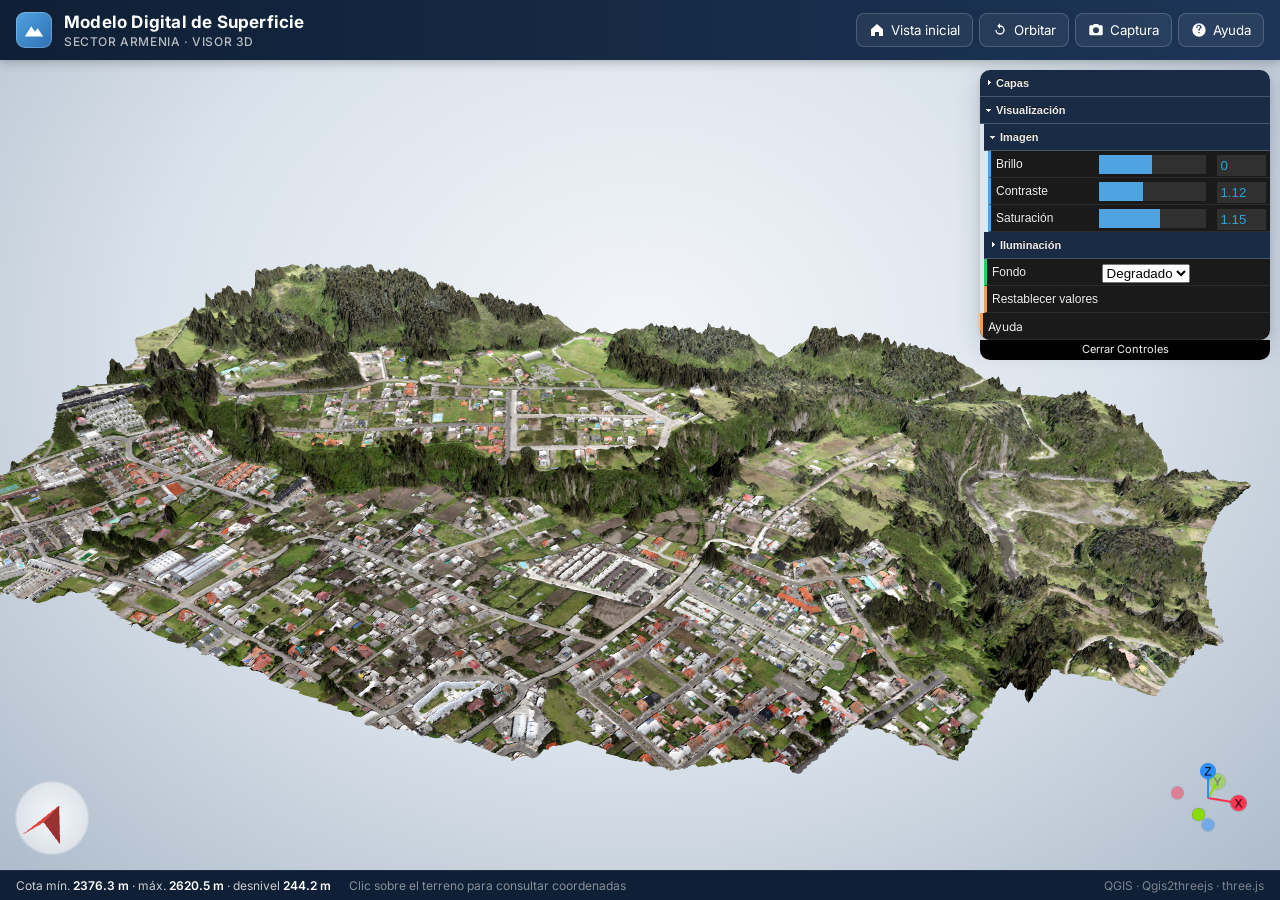
==== armenia/index.html @ f860917b "Fusiona MDS_ARMENIA y 3d_edificaciones en un solo repo de visores 3D Co-Authored-By: Claude Sonnet 5" ====
<!DOCTYPE html>
<html lang="es">
<head>
<meta charset="UTF-8">
<title>MDS Sector Armenia · Visor 3D</title>
<meta name="description" content="Visor 3D interactivo del Modelo Digital de Superficie del sector Armenia.">
<meta name="viewport" content="width=device-width, user-scalable=no, minimum-scale=1.0, maximum-scale=1.0">
<meta name="theme-color" content="#14263f">
<base target="_blank">
<link rel="preconnect" href="https://fonts.googleapis.com">
<link rel="preconnect" href="https://fonts.gstatic.com" crossorigin>
<link rel="stylesheet" href="https://fonts.googleapis.com/css2?family=Inter:wght@400;500;600;700&display=swap">
<link rel="stylesheet" type="text/css" href="./Qgis2threejs.css">
<script src="./threejs/three.min.js"></script>
<script src="./threejs/OrbitControls.js"></script>
<script src="./threejs/ViewHelper.js"></script>
<script src="./Qgis2threejs.js"></script>
<script src="./dat-gui/dat.gui.min.js"></script>
<script src="./dat-gui_panel.js"></script>
</head>
<body data-bg="gradient">

<!-- top bar -->
<header class="appbar">
  <div class="appbar-brand">
    <div class="appbar-mark" aria-hidden="true">
      <svg viewBox="0 0 24 24"><path d="M2 19 9 8l4 6 3-4 6 9z"/></svg>
    </div>
    <div class="appbar-titles">
      <h1>Modelo Digital de Superficie</h1>
      <p>Sector Armenia · Visor 3D</p>
    </div>
  </div>
  <nav class="appbar-actions">
    <button type="button" id="btn-home" class="appbar-btn" title="Vista inicial (Shift + R)">
      <svg viewBox="0 0 24 24"><path d="M3 11 12 3l9 8v10h-6v-6H9v6H3z"/></svg><span>Vista inicial</span>
    </button>
    <button type="button" id="btn-rotate" class="appbar-btn" title="Orbitar automáticamente (R)">
      <svg viewBox="0 0 24 24"><path d="M12 5V2L8 6l4 4V7a5 5 0 1 1-5 5H5a7 7 0 1 0 7-7z"/></svg><span>Orbitar</span>
    </button>
    <button type="button" id="btn-shot" class="appbar-btn" title="Guardar imagen (Shift + S)">
      <svg viewBox="0 0 24 24"><path d="M9 3 7.2 5H4a2 2 0 0 0-2 2v11a2 2 0 0 0 2 2h16a2 2 0 0 0 2-2V7a2 2 0 0 0-2-2h-3.2L15 3zm3 5a4.5 4.5 0 1 1 0 9 4.5 4.5 0 0 1 0-9z"/></svg><span>Captura</span>
    </button>
    <button type="button" id="btn-help" class="appbar-btn" title="Ayuda (I)">
      <svg viewBox="0 0 24 24"><path d="M12 2a10 10 0 1 0 0 20 10 10 0 0 0 0-20zm1 15h-2v-2h2zm2.1-7.7-.9.9c-.7.7-1.2 1.3-1.2 2.8h-2v-.5c0-1.1.5-2.1 1.2-2.8l1.2-1.3A2 2 0 1 0 10 9H8a4 4 0 1 1 7.1 1.3z"/></svg><span>Ayuda</span>
    </button>
  </nav>
</header>

<div id="view">
  <div id="northarrow"></div>
  <div id="navigation"></div>
</div>

<!-- status bar -->
<footer class="statusbar">
  <span id="stat-elev" class="stat"></span>
  <span class="stat stat-hint">Clic sobre el terreno para consultar coordenadas</span>
  <span class="stat stat-credits">QGIS · Qgis2threejs · three.js</span>
</footer>

<!-- loading overlay -->
<div id="loader">
  <div class="loader-card">
    <div class="loader-spinner"></div>
    <div class="loader-text">Cargando modelo 3D…</div>
  </div>
</div>

<!-- popup -->
<div id="popup">
  <div id="closebtn">&times;</div>
  <div id="popupbar"></div>
  <div id="popupbody">
    <div id="popupcontent"></div>

    <!-- query result -->
    <div id="queryresult">
      <table id="qr_coords_table">
        <caption>Coordenadas (X, Y, Z)<div id="zoomtopoint" class="action-zoom zoombtn"></div></caption>
        <tr><td id="qr_coords"></td></tr>
      </table>

      <table id="qr_layername_table">
        <caption>Capa <div id="zoomtolayer" class="action-zoom zoombtn"></div></caption>
        <tr><td id="qr_layername"></td></tr>
      </table>

      <table id="qr_attrs_table">
        <caption>Atributos</caption>
      </table>

      <!-- camera actions and measure tool -->
      <div class="action-row">
        <div id="orbitbtn" class="action-btn action-orbit">Orbitar</div>
        <div id="measurebtn" class="action-btn">Medir distancia</div>
      </div>
    </div>

    <!-- page info -->
    <div id="pageinfo">
      <h1>URL de la vista actual</h1>
      <div><input id="urlbox" type="text" readonly></div>

      <h1>Navegación</h1>
      <table id="usage">
        <tr><td colspan="2" class="star">Ratón</td></tr>
        <tr><td>Botón izquierdo + arrastrar</td><td>Orbitar</td></tr>
        <tr><td>Rueda del ratón</td><td>Zoom</td></tr>
        <tr><td>Botón derecho + arrastrar</td><td>Desplazar</td></tr>

        <tr><td colspan="2" class="star">Teclado</td></tr>
        <tr><td>Flechas</td><td>Desplazar horizontalmente</td></tr>
        <tr><td>Shift + flechas</td><td>Orbitar</td></tr>
        <tr><td>Ctrl + flechas</td><td>Rotar</td></tr>
        <tr><td>Shift + Ctrl + ↑ / ↓</td><td>Acercar / alejar</td></tr>
        <tr><td><kbd>L</kbd></td><td>Mostrar / ocultar etiquetas</td></tr>
        <tr><td><kbd>R</kbd></td><td>Iniciar / detener órbita</td></tr>
        <tr><td><kbd>W</kbd></td><td>Modo malla (wireframe)</td></tr>
        <tr><td><kbd>Shift</kbd> + <kbd>R</kbd></td><td>Restablecer cámara</td></tr>
        <tr><td><kbd>Shift</kbd> + <kbd>S</kbd></td><td>Guardar imagen</td></tr>
      </table>

      <h1>Acerca de</h1>
      <div id="about">
        Esta página fue elaborada con <a href="https://www.qgis.org/">QGIS</a> y el complemento <a href="https://github.com/minorua/Qgis2threejs">Qgis2threejs</a> (versión 2.7).
        <div>Desarrollado con <a href="https://threejs.org/">three.js</a>,
        <a href="https://github.com/dataarts/dat.gui">dat.GUI</a>
        <span id="lib_proj4js"> y <a href="https://trac.osgeo.org/proj4js/">Proj4js</a></span>.</div>
      </div>
    </div>
  </div>
</div>

<!-- progress bar -->
<div id="progress"><div id="progressbar"></div></div>

<!-- header and footer -->
<div id="header"></div>
<div id="footer"></div>

<!-- animation -->
<div id="narrativebox" class="ef1">
  <div id="narbody">

  </div>
  <div id="nextbtn"></div>
</div>

<script>
Q3D.Config.bgColor = null;    // transparent canvas, background is drawn by CSS
Q3D.Config.northArrow.color = 0xd64545;
Q3D.Config.viewpoint = {lookAt:{x:504152.7,y:9971200.0,z:2470.0},pos:{x:504560.0,y:9969880.0,z:3360.0}};
Q3D.Config.localMode = true;

var container = document.getElementById("view"),
    app = Q3D.application,
    gui = Q3D.gui;

app.init(container);    // initialize viewer

// top bar actions
document.getElementById("btn-home").onclick = function () { app.controls.reset(); };
document.getElementById("btn-rotate").onclick = function () {
  app.setRotateAnimationMode(!app.controls.autoRotate);
  this.classList.toggle("active", app.controls.autoRotate);
};
document.getElementById("btn-shot").onclick = function () { gui.showPrintDialog(); };
document.getElementById("btn-help").onclick = function () { gui.showInfo(); };

// elevation range of the DEM (ignoring no-data cells)
function showElevationRange(scene) {
  var noData = Q3D.Config.dem.noDataValue, zMin = Infinity, zMax = -Infinity;
  for (var id in scene.mapLayers) {
    (scene.mapLayers[id].blocks || []).forEach(function (b) {
      var a = (b.data && b.data.grid) ? b.data.grid.array : [];
      for (var i = 0; i < a.length; i++) {
        if (a[i] === noData) continue;
        if (a[i] < zMin) zMin = a[i];
        if (a[i] > zMax) zMax = a[i];
      }
    });
  }
  if (zMin <= zMax) {
    document.getElementById("stat-elev").innerHTML =
      "Cota mín. <b>" + zMin.toFixed(1) + " m</b> · máx. <b>" + zMax.toFixed(1) + " m</b> · desnivel <b>" + (zMax - zMin).toFixed(1) + " m</b>";
  }
}

// load the scene
app.loadSceneFile("./data/index/scene.js", function (scene) {
  // scene file has been loaded
  app.start();

  gui.dat.initLayersFolder(scene);

}, function (scene) {
  // all relevant files have been loaded
  showElevationRange(scene);

  // hide the loading overlay once every texture has been decoded
  (function waitTextures() {
    var ready = true;
    for (var id in scene.mapLayers) {
      (scene.mapLayers[id].blocks || []).forEach(function (b) {
        b.materials.forEach(function (m) { if (m && !m.loaded) ready = false; });
      });
    }
    if (ready) {
      app.render();
      document.getElementById("loader").classList.add("done");
    }
    else setTimeout(waitTextures, 100);
  })();

  if (Q3D.Config.gui.customPlane) {
    var zMin = undefined,
        zMax = undefined;
    gui.dat.initCustomPlaneFolder(zMin, zMax);
  }
});
</script>
</body>
</html>
---- armenia/Qgis2threejs.css ----
/*
(C) 2014 Minoru Akagi
SPDX-License-Identifier: MIT
https://github.com/minorua/Qgis2threejs

Estilos personalizados del visor MDS Sector Armenia.
*/

:root {
  --appbar-h: 60px;
  --statusbar-h: 30px;

  --brand-900: #0f1f35;
  --brand-800: #14263f;
  --brand-700: #1d3557;
  --brand-500: #2f6fb3;
  --accent: #4fa3e0;

  --surface: #ffffff;
  --surface-2: #f4f6f9;
  --border: #dde3ea;
  --text: #1c2733;
  --text-muted: #5d6b7a;
  --shadow: 0 8px 24px rgba(15, 31, 53, .18), 0 2px 6px rgba(15, 31, 53, .10);
  --radius: 10px;
}

* { box-sizing: border-box; }

html, body { height: 100%; }

body {
  font-family: "Inter", "Segoe UI", Roboto, Helvetica, Arial, sans-serif;
  margin: 0;
  overflow: hidden;
  color: var(--text);
  background: var(--brand-900);
  -webkit-font-smoothing: antialiased;
}

/* ---------- top bar ---------- */
.appbar {
  position: absolute;
  top: 0; left: 0; right: 0;
  height: var(--appbar-h);
  z-index: 3000;
  display: flex;
  align-items: center;
  justify-content: space-between;
  gap: 16px;
  padding: 0 16px;
  color: #fff;
  background: linear-gradient(90deg, var(--brand-900) 0%, var(--brand-700) 100%);
  box-shadow: 0 2px 10px rgba(0, 0, 0, .25);
}

.appbar-brand { display: flex; align-items: center; gap: 12px; min-width: 0; }

.appbar-mark {
  flex: none;
  width: 36px; height: 36px;
  border-radius: 9px;
  display: grid; place-items: center;
  background: linear-gradient(135deg, var(--accent), var(--brand-500));
  box-shadow: inset 0 0 0 1px rgba(255, 255, 255, .25);
}
.appbar-mark svg { width: 22px; height: 22px; fill: #fff; }

.appbar-titles { min-width: 0; }
.appbar-titles h1 {
  margin: 0;
  font-size: 17px;
  font-weight: 700;
  letter-spacing: .2px;
  white-space: nowrap; overflow: hidden; text-overflow: ellipsis;
}
.appbar-titles p {
  margin: 2px 0 0;
  font-size: 12px;
  font-weight: 500;
  color: rgba(255, 255, 255, .7);
  letter-spacing: .6px;
  text-transform: uppercase;
}

.appbar-actions { display: flex; gap: 6px; flex: none; }

.appbar-btn {
  display: inline-flex; align-items: center; gap: 6px;
  height: 34px;
  padding: 0 12px;
  border: 1px solid rgba(255, 255, 255, .18);
  border-radius: 8px;
  background: rgba(255, 255, 255, .06);
  color: #fff;
  font: 500 13px/1 inherit;
  font-family: inherit;
  cursor: pointer;
  transition: background .15s, border-color .15s;
}
.appbar-btn svg { width: 16px; height: 16px; fill: currentColor; }
.appbar-btn:hover { background: rgba(255, 255, 255, .16); border-color: rgba(255, 255, 255, .35); }
.appbar-btn:focus-visible { outline: 2px solid var(--accent); outline-offset: 2px; }
.appbar-btn.active { background: var(--brand-500); border-color: var(--accent); }

/* ---------- 3D view ---------- */
#view {
  position: absolute;
  top: var(--appbar-h);
  bottom: var(--statusbar-h);
  left: 0; right: 0;
  overflow: hidden;
}

body[data-bg="gradient"] #view {
  background: radial-gradient(ellipse at 50% 35%, #f3f6fa 0%, #d9e1ea 55%, #aebccb 100%);
}
body[data-bg="light"] #view { background: #f7f8fa; }
body[data-bg="dark"] #view {
  background: radial-gradient(ellipse at 50% 35%, #2a3a50 0%, #16212f 60%, #0c131c 100%);
}

#view canvas { display: block; outline: none; }

/* ---------- status bar ---------- */
.statusbar {
  position: absolute;
  left: 0; right: 0; bottom: 0;
  height: var(--statusbar-h);
  z-index: 3000;
  display: flex; align-items: center; gap: 18px;
  padding: 0 16px;
  font-size: 12px;
  color: rgba(255, 255, 255, .78);
  background: var(--brand-900);
  border-top: 1px solid rgba(255, 255, 255, .06);
  white-space: nowrap;
  overflow: hidden;
}
.statusbar b { color: #fff; font-weight: 600; }
.stat-hint { color: rgba(255, 255, 255, .5); }
.stat-credits { margin-left: auto; color: rgba(255, 255, 255, .45); }

/* ---------- loader ---------- */
#loader {
  position: absolute;
  inset: var(--appbar-h) 0 var(--statusbar-h) 0;
  z-index: 2500;
  display: grid; place-items: center;
  background: rgba(15, 31, 53, .55);
  backdrop-filter: blur(3px);
  transition: opacity .45s ease, visibility .45s;
}
#loader.done { opacity: 0; visibility: hidden; }

.loader-card {
  display: flex; align-items: center; gap: 14px;
  padding: 16px 22px;
  border-radius: var(--radius);
  background: var(--surface);
  box-shadow: var(--shadow);
  font-size: 14px; font-weight: 500;
}
.loader-spinner {
  width: 26px; height: 26px;
  border-radius: 50%;
  border: 3px solid #dce6f2;
  border-top-color: var(--brand-500);
  animation: spin .8s linear infinite;
}
@keyframes spin { to { transform: rotate(360deg); } }

/* ---------- utilities ---------- */
.hidden { display: none !important; }
.visible { display: block !important; }
.clickable { cursor: pointer; }
.no-events { pointer-events: none; }

.tooltip::before {
  display: block;
  position: absolute;
  visibility: hidden;
  transform: translate(10px, 30px);
  padding: 5px 10px;
  content: attr(data-tooltip);
  color: var(--text);
  background: var(--surface);
  border-radius: 6px;
  box-shadow: var(--shadow);
  font-size: small;
  white-space: nowrap;
}
.tooltip:hover::before { visibility: visible; }

.tooltip-btn {
  display: inline-block;
  width: 14px; height: 14px;
  border-radius: 8px;
  font-size: 12px;
  padding-top: 1px;
  text-align: center;
  color: white;
  background-color: #bbb;
  cursor: pointer;
}

/* ---------- progress bar ---------- */
#progress {
  position: absolute;
  top: var(--appbar-h);
  left: 0;
  width: 100%;
  height: 3px;
  z-index: 3001;
}
#progressbar {
  width: 0;
  height: 3px;
  background: linear-gradient(90deg, var(--accent), var(--brand-500));
  opacity: 1;
}
#progressbar.fadeout { opacity: 0; height: 0; transition: all .4s; }

/* ---------- tool buttons / layer panel (Qgis2threejs default GUI) ---------- */
#toolbtns {
  position: absolute;
  margin: 1px;
  box-shadow: var(--shadow);
  float: left;
}
#toolbtns > div {
  background-color: white;
  width: 24px; height: 24px;
  padding: 6px;
  cursor: pointer;
}
#toolbtns > div:hover { background-color: #eee; }
#toolbtns > div::before { opacity: 0.6; }

#layerpanel {
  position: absolute;
  margin: 1px 2px;
  background-color: white;
  box-shadow: var(--shadow);
  z-index: 1000;
  display: none;
}
.layer { padding: 6px; }
.layer > div { display: flex; align-items: center; margin-bottom: 3px; font-size: small; }
.layer > div:nth-child(n + 2) { margin-left: 20px; font-size: xx-small; }
.layer input[type="range"] { width: 130px; background-color: lightgray; }
.layer select { width: 130px; }

#header { position: absolute; top: var(--appbar-h); margin: 5px 10px; }
#footer { position: absolute; left: 5px; bottom: calc(var(--statusbar-h) + 5px); }

/* ---------- popup ---------- */
#popup {
  position: absolute;
  top: calc(var(--appbar-h) + 14px);
  left: 14px;
  max-width: min(440px, calc(100vw - 28px));
  min-width: 300px;
  z-index: 9999;
  background-color: var(--surface);
  border-radius: var(--radius);
  box-shadow: var(--shadow);
  overflow: hidden;
  display: none;
  font-size: 13px;
}

#popupbar {
  padding: 0 40px 0 14px;
  min-height: 40px;
  line-height: 40px;
  font-weight: 600;
  color: #fff;
  background: var(--brand-700);
}

#closebtn {
  position: absolute;
  top: 6px; right: 6px;
  width: 28px; height: 28px;
  line-height: 28px;
  border-radius: 6px;
  color: rgba(255, 255, 255, .8);
  font-size: 20px;
  text-align: center;
  cursor: pointer;
}
#closebtn:hover { background-color: rgba(255, 255, 255, .15); color: #fff; }

#popupbody {
  padding: 8px 14px 14px;
  max-height: calc(100vh - var(--appbar-h) - var(--statusbar-h) - 90px);
  overflow: auto;
}

#popupcontent, #queryresult { display: none; }

#popupbody table {
  margin: 8px 0;
  width: 100%;
  border-collapse: collapse;
}
#popupbody table caption {
  color: var(--text-muted);
  font-size: 11px;
  font-weight: 600;
  letter-spacing: .5px;
  text-transform: uppercase;
  padding: 4px 0;
  text-align: left;
}
#popupbody table td {
  padding: 6px 8px;
  border-bottom: 1px solid var(--border);
}

#qr_layername_table tr, #qr_coords_table tr { background-color: var(--surface-2); }
#qr_coords { font-family: ui-monospace, SFMono-Regular, Menlo, Consolas, monospace; font-size: 12.5px; }
#qr_attrs_table tr:nth-child(odd) { background-color: var(--surface-2); }
#qr_attrs_table tr td:first-child { width: 40%; color: var(--text-muted); }

.action-zoom {
  cursor: pointer;
  float: right;
  padding: 0 1px;
  width: 16px; height: 16px;
  opacity: .6;
}
.action-zoom:hover { opacity: 1; }

.action-row { display: flex; gap: 8px; margin-top: 10px; }
.action-btn {
  display: inline-block;
  border: 1px solid var(--border);
  border-radius: 7px;
  cursor: pointer;
  font-size: 12.5px;
  font-weight: 500;
  padding: 6px 12px;
  background: var(--surface);
  color: var(--brand-700);
  transition: background .15s, border-color .15s;
}
.action-btn:hover { background-color: #eaf2fb; border-color: #bcd3ec; }

/* ---------- page info ---------- */
#pageinfo { font-size: 13px; display: none; }
#pageinfo > h1 {
  color: var(--text-muted);
  font-size: 11px;
  font-weight: 600;
  letter-spacing: .5px;
  text-transform: uppercase;
  margin: 14px 0 6px;
  padding: 0;
}
#pageinfo > h1:first-child { margin-top: 6px; }

#urlbox {
  width: 100%;
  padding: 7px 9px;
  border: 1px solid var(--border);
  border-radius: 6px;
  background: var(--surface-2);
  font: 12px ui-monospace, SFMono-Regular, Menlo, Consolas, monospace;
  color: var(--text);
}

#usage { width: 100%; border-collapse: collapse; }
#usage td { padding: 5px 6px; border-bottom: 1px solid var(--border); }
#usage td:last-child { color: var(--text-muted); }
#usage td.star { font-weight: 600; color: var(--brand-700); padding-top: 10px; border-bottom: 2px solid var(--border); }
kbd {
  display: inline-block;
  min-width: 20px;
  padding: 1px 6px;
  border: 1px solid var(--border);
  border-bottom-width: 2px;
  border-radius: 4px;
  background: var(--surface-2);
  font: 600 11px/1.5 inherit;
  font-family: inherit;
  text-align: center;
}

#about { line-height: 1.55; color: var(--text-muted); }
#about a, #popupbody a { color: var(--brand-500); text-decoration: none; }
#about a:hover { text-decoration: underline; }
#about ul { margin: 5px; margin-left: 20px; padding: 0; }
#about img { float: left; margin-right: 5px; width: 24px; height: 24px; }

.license { font-size: xx-small; }

.download-link {
  display: block;
  border-radius: 7px;
  background: var(--brand-500);
  color: #fff !important;
  font-size: 14px;
  font-weight: 600;
  margin: 10px 30px;
  padding: 10px;
  text-align: center;
  text-decoration: none;
}

/* ---------- measure distance ---------- */
table.measure tr:nth-child(odd) { background-color: var(--surface-2); }
table.measure tr > td:nth-child(2) { text-align: right; font-variant-numeric: tabular-nums; }

/* ---------- print dialog ---------- */
.print div { padding: 5px; }
.print label { margin-left: 5px; }
.print input[type="text"] {
  width: 56px;
  padding: 3px 6px;
  border: 1px solid var(--border);
  border-radius: 5px;
  background: var(--surface-2);
  margin-left: 8px;
  margin-right: 8px;
}
.print input[type="checkbox"] { margin-left: 15px; }
.print input[type="submit"] { display: none; }
.print .buttonbox { text-align: center; padding-top: 12px; padding-bottom: 6px; }
.print .buttonbox span {
  border: 1px solid var(--border);
  border-radius: 7px;
  background: var(--surface);
  margin: 0 5px;
  padding: 6px 14px;
  cursor: pointer;
  font-weight: 500;
}
.print .buttonbox span:first-child { background: var(--brand-500); border-color: var(--brand-500); color: #fff; }

/* ---------- widgets ---------- */
#northarrow {
  position: absolute;
  left: 14px;
  bottom: 14px;
  width: 76px; height: 76px;
  z-index: 1000;
  pointer-events: none;
  border-radius: 50%;
  background: radial-gradient(circle, rgba(255, 255, 255, .85) 0%, rgba(255, 255, 255, .55) 65%, rgba(255, 255, 255, 0) 70%);
}

#navigation {
  position: absolute;
  right: 8px;
  bottom: 8px;
  width: 128px; height: 128px;
  z-index: 1000;
}

/* ---------- dat.GUI panel ---------- */
.dg.ac { top: var(--appbar-h) !important; }
.dg.main {
  margin-top: 10px !important;
  margin-right: 10px !important;
  border-radius: var(--radius);
  overflow: hidden;
  box-shadow: var(--shadow);
  font-family: "Inter", "Segoe UI", Roboto, Helvetica, Arial, sans-serif;
}
.dg.main .close-button { border-radius: 0 0 var(--radius) var(--radius); }
.dg, .dg .cr .property-name { font-size: 12px; }
.dg li.title { background-color: #1a2c45 !important; font-weight: 600; }
.dg .c .slider-fg { background-color: var(--accent) !important; }
.dg .c .slider:hover .slider-fg { background-color: #7cc0f0 !important; }
.dg .cr.number { border-left-color: var(--accent) !important; }
.dg .cr.boolean { border-left-color: #8bc34a !important; }
.dg .cr.function { border-left-color: #f0a04f !important; }

/* ---------- animation ---------- */
#narrativebox {
  position: absolute;
  z-index: 1001;
  left: 14px;
  top: calc(var(--appbar-h) + 14px);
  max-width: 40%;
  max-height: 80%;
  min-width: 200px;
  border-radius: var(--radius);
  background-color: rgba(255, 255, 255, .96);
  box-shadow: var(--shadow);
  padding: 12px;
  overflow: auto;
}
#narrativebox.ef1 { top: 90%; height: 0; opacity: 0; }
#narrativebox.ef1.visible {
  transition: all ease-out .2s;
  top: calc(var(--appbar-h) + 14px);
  height: auto;
  opacity: 1;
}
#narbody { width: 100%; min-height: 75px; }
#narbody > .narcontent { display: none; }

#nextbtn {
  float: right;
  padding: 4px 8px;
  border: 1px solid var(--border);
  border-radius: 6px;
  font-size: small;
  cursor: pointer;
}
#nextbtn:hover { background-color: #eee; }

.nextbtn { width: 20px; height: 20px; opacity: 0.6; }

/* images */
#layerbtn::before {
  content: url("[data-uri]");
}

#infobtn::before {
  content: url("[data-uri]");
}

.zoombtn::before {
  content: url("[data-uri]");
}

.playbtn::before {
  content: url("[data-uri]");
}

.pausebtn::before {
  content: url("[data-uri]");
}

.nextbtn::before {
  content: url("[data-uri]");
}


/* ---------- responsive ---------- */
@media (max-width: 900px) {
  .appbar-btn span { display: none; }
  .appbar-btn { padding: 0 9px; }
  .stat-hint { display: none; }
}

@media (max-width: 560px) {
  :root { --appbar-h: 54px; }
  .appbar { padding: 0 10px; }
  .appbar-mark { display: none; }
  .appbar-titles h1 { font-size: 14px; }
  .appbar-titles p { font-size: 10.5px; }
  .appbar-actions { gap: 4px; }
  .stat-credits { display: none; }
  #popup { min-width: 0; left: 8px; right: 8px; max-width: none; }
  #navigation { width: 96px; height: 96px; }
  #northarrow { width: 60px; height: 60px; }
}
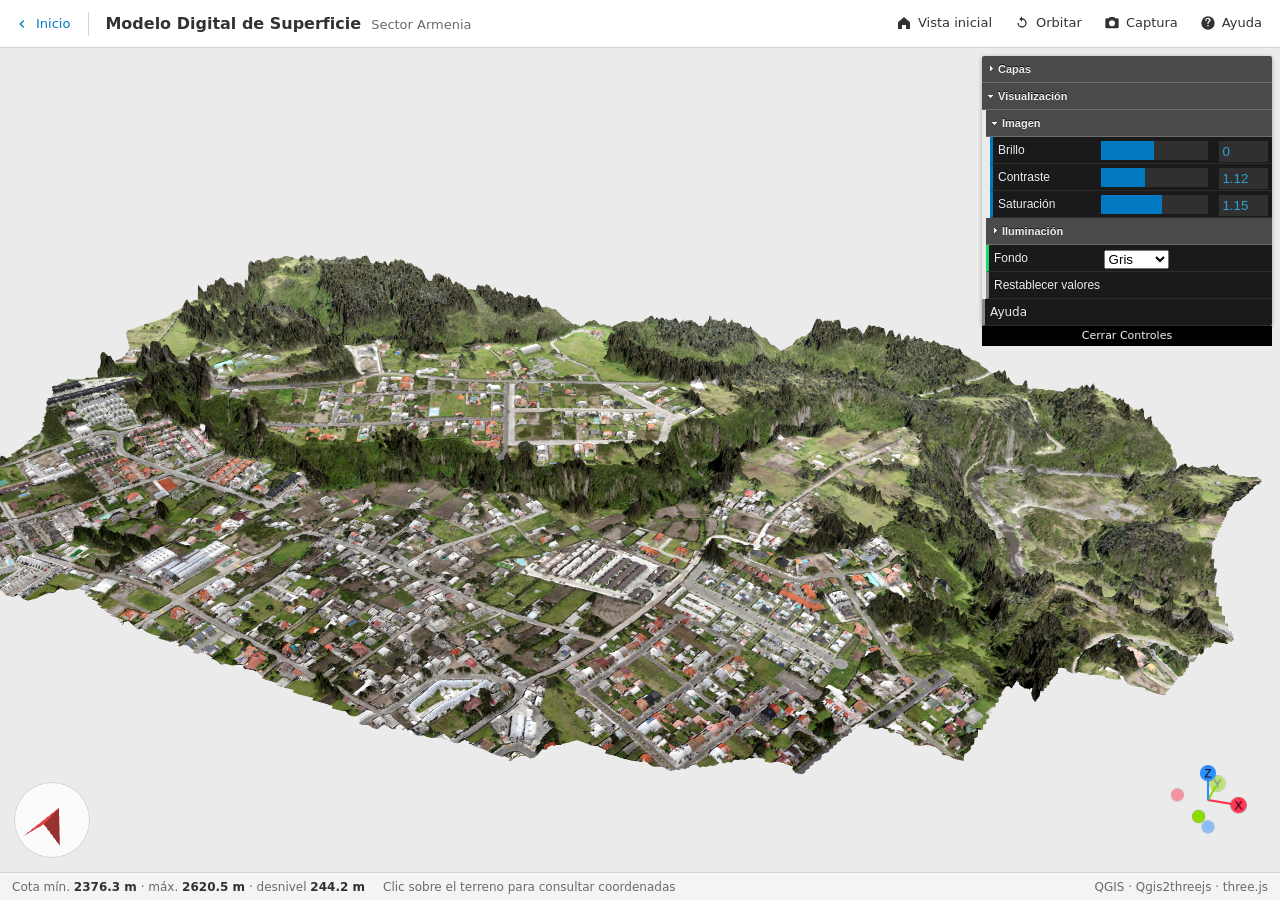
==== commit 833ce3c7: "Unifica el estilo de los visores (tema sobrio tipo Esri), añade portada y optimiza la escena de Quit" ====
--- a/armenia/index.html
+++ b/armenia/index.html
@@ -2,33 +2,33 @@
 <html lang="es">
 <head>
 <meta charset="UTF-8">
-<title>MDS Sector Armenia · Visor 3D</title>
+<title>Modelo Digital de Superficie · Visor 3D</title>
 <meta name="description" content="Visor 3D interactivo del Modelo Digital de Superficie del sector Armenia.">
 <meta name="viewport" content="width=device-width, user-scalable=no, minimum-scale=1.0, maximum-scale=1.0">
-<meta name="theme-color" content="#14263f">
+<meta name="theme-color" content="#ffffff">
+<link rel="icon" href="data:,">
 <base target="_blank">
-<link rel="preconnect" href="https://fonts.googleapis.com">
-<link rel="preconnect" href="https://fonts.gstatic.com" crossorigin>
-<link rel="stylesheet" href="https://fonts.googleapis.com/css2?family=Inter:wght@400;500;600;700&display=swap">
-<link rel="stylesheet" type="text/css" href="./Qgis2threejs.css">
+<link rel="stylesheet" href="../shared/theme.css">
+<link rel="stylesheet" href="../shared/viewer.css">
 <script src="./threejs/three.min.js"></script>
 <script src="./threejs/OrbitControls.js"></script>
 <script src="./threejs/ViewHelper.js"></script>
 <script src="./Qgis2threejs.js"></script>
 <script src="./dat-gui/dat.gui.min.js"></script>
 <script src="./dat-gui_panel.js"></script>
+<script src="../shared/viewer.js"></script>
 </head>
-<body data-bg="gradient">
+<body>
 
-<!-- top bar -->
 <header class="appbar">
   <div class="appbar-brand">
-    <div class="appbar-mark" aria-hidden="true">
-      <svg viewBox="0 0 24 24"><path d="M2 19 9 8l4 6 3-4 6 9z"/></svg>
-    </div>
+    <a class="appbar-home" href="../" target="_self" title="Volver al inicio">
+      <svg viewBox="0 0 24 24"><path d="M15.4 7.4 14 6l-6 6 6 6 1.4-1.4L10.8 12z"/></svg><span>Inicio</span>
+    </a>
+    <span class="appbar-sep" aria-hidden="true"></span>
     <div class="appbar-titles">
       <h1>Modelo Digital de Superficie</h1>
-      <p>Sector Armenia · Visor 3D</p>
+      <p>Sector Armenia</p>
     </div>
   </div>
   <nav class="appbar-actions">
@@ -52,14 +52,12 @@
   <div id="navigation"></div>
 </div>
 
-<!-- status bar -->
 <footer class="statusbar">
   <span id="stat-elev" class="stat"></span>
   <span class="stat stat-hint">Clic sobre el terreno para consultar coordenadas</span>
   <span class="stat stat-credits">QGIS · Qgis2threejs · three.js</span>
 </footer>
 
-<!-- loading overlay -->
 <div id="loader">
   <div class="loader-card">
     <div class="loader-spinner"></div>
@@ -148,7 +146,7 @@
 </div>
 
 <script>
-Q3D.Config.bgColor = null;    // transparent canvas, background is drawn by CSS
+Q3D.Config.bgColor = null;    // lienzo transparente; el fondo lo dibuja el CSS
 Q3D.Config.northArrow.color = 0xd64545;
 Q3D.Config.viewpoint = {lookAt:{x:504152.7,y:9971200.0,z:2470.0},pos:{x:504560.0,y:9969880.0,z:3360.0}};
 Q3D.Config.localMode = true;
@@ -157,66 +155,23 @@
     app = Q3D.application,
     gui = Q3D.gui;
 
-app.init(container);    // initialize viewer
+app.init(container);
+ViewerUI.initAppbar(app, gui);
 
-// top bar actions
-document.getElementById("btn-home").onclick = function () { app.controls.reset(); };
-document.getElementById("btn-rotate").onclick = function () {
-  app.setRotateAnimationMode(!app.controls.autoRotate);
-  this.classList.toggle("active", app.controls.autoRotate);
-};
-document.getElementById("btn-shot").onclick = function () { gui.showPrintDialog(); };
-document.getElementById("btn-help").onclick = function () { gui.showInfo(); };
+app.loadSceneFile("./data/index/scene.js", function (scene) {
+  app.start();
+  gui.dat.initLayersFolder(scene);
+}, function (scene) {
+  var r = ViewerUI.elevationRange(scene);
+  if (r) {
+    document.getElementById("stat-elev").innerHTML =
+      "Cota mín. <b>" + r.min.toFixed(1) + " m</b> · máx. <b>" + r.max.toFixed(1) + " m</b> · desnivel <b>" + (r.max - r.min).toFixed(1) + " m</b>";
+  }
 
-// elevation range of the DEM (ignoring no-data cells)
-function showElevationRange(scene) {
-  var noData = Q3D.Config.dem.noDataValue, zMin = Infinity, zMax = -Infinity;
-  for (var id in scene.mapLayers) {
-    (scene.mapLayers[id].blocks || []).forEach(function (b) {
-      var a = (b.data && b.data.grid) ? b.data.grid.array : [];
-      for (var i = 0; i < a.length; i++) {
-        if (a[i] === noData) continue;
-        if (a[i] < zMin) zMin = a[i];
-        if (a[i] > zMax) zMax = a[i];
-      }
-    });
-  }
-  if (zMin <= zMax) {
-    document.getElementById("stat-elev").innerHTML =
-      "Cota mín. <b>" + zMin.toFixed(1) + " m</b> · máx. <b>" + zMax.toFixed(1) + " m</b> · desnivel <b>" + (zMax - zMin).toFixed(1) + " m</b>";
-  }
-}
-
-// load the scene
-app.loadSceneFile("./data/index/scene.js", function (scene) {
-  // scene file has been loaded
-  app.start();
-
-  gui.dat.initLayersFolder(scene);
-
-}, function (scene) {
-  // all relevant files have been loaded
-  showElevationRange(scene);
-
-  // hide the loading overlay once every texture has been decoded
-  (function waitTextures() {
-    var ready = true;
-    for (var id in scene.mapLayers) {
-      (scene.mapLayers[id].blocks || []).forEach(function (b) {
-        b.materials.forEach(function (m) { if (m && !m.loaded) ready = false; });
-      });
-    }
-    if (ready) {
-      app.render();
-      document.getElementById("loader").classList.add("done");
-    }
-    else setTimeout(waitTextures, 100);
-  })();
+  ViewerUI.hideLoaderWhenReady(app, scene);
 
   if (Q3D.Config.gui.customPlane) {
-    var zMin = undefined,
-        zMax = undefined;
-    gui.dat.initCustomPlaneFolder(zMin, zMax);
+    gui.dat.initCustomPlaneFolder(undefined, undefined);
   }
 });
 </script>
--- a/shared/theme.css
+++ b/shared/theme.css
@@ -0,0 +1,109 @@
+/*
+Tema compartido de los visores 3D (estilo sobrio, inspirado en los visores de Esri).
+Sin fuentes externas: se usa la pila tipográfica del sistema.
+*/
+
+:root {
+  --appbar-h: 48px;
+  --statusbar-h: 28px;
+
+  --blue: #0079c1;
+  --blue-hover: #00619b;
+  --blue-tint: #e8f2f9;
+
+  --surface: #ffffff;
+  --surface-2: #f4f4f4;
+  --surface-3: #ebebeb;
+  --border: #d4d4d4;
+  --text: #323232;
+  --text-muted: #6b6b6b;
+
+  --shadow: 0 1px 4px rgba(0, 0, 0, .3);
+  --radius: 2px;
+  --font: "Avenir Next", "Avenir", "Segoe UI", system-ui, -apple-system, Roboto, "Helvetica Neue", Arial, sans-serif;
+}
+
+* { box-sizing: border-box; }
+
+html, body { height: 100%; }
+
+body {
+  margin: 0;
+  font-family: var(--font);
+  font-size: 14px;
+  color: var(--text);
+  background: var(--surface-3);
+  -webkit-font-smoothing: antialiased;
+}
+
+/* ---------- barra superior ---------- */
+.appbar {
+  position: absolute;
+  top: 0; left: 0; right: 0;
+  height: var(--appbar-h);
+  z-index: 3000;
+  display: flex;
+  align-items: center;
+  justify-content: space-between;
+  gap: 16px;
+  padding: 0 8px 0 4px;
+  background: var(--surface);
+  border-bottom: 1px solid var(--border);
+}
+
+.appbar-brand { display: flex; align-items: center; gap: 4px; min-width: 0; }
+
+.appbar-home {
+  flex: none;
+  display: inline-flex; align-items: center; gap: 6px;
+  height: 36px;
+  padding: 0 10px;
+  color: var(--blue);
+  font-size: 13px;
+  text-decoration: none;
+}
+.appbar-home svg { width: 16px; height: 16px; fill: currentColor; }
+.appbar-home:hover { background: var(--blue-tint); }
+
+.appbar-sep { flex: none; width: 1px; height: 24px; margin: 0 12px 0 4px; background: var(--border); }
+
+.appbar-titles { min-width: 0; display: flex; align-items: baseline; gap: 10px; }
+.appbar-titles h1 {
+  margin: 0;
+  font-size: 16px;
+  font-weight: 600;
+  white-space: nowrap; overflow: hidden; text-overflow: ellipsis;
+}
+.appbar-titles p {
+  margin: 0;
+  font-size: 13px;
+  color: var(--text-muted);
+  white-space: nowrap; overflow: hidden; text-overflow: ellipsis;
+}
+
+.appbar-actions { display: flex; gap: 2px; flex: none; }
+
+.appbar-btn {
+  display: inline-flex; align-items: center; gap: 6px;
+  height: 36px;
+  padding: 0 10px;
+  border: 0;
+  border-bottom: 2px solid transparent;
+  background: transparent;
+  color: var(--text);
+  font: 13px/1 var(--font);
+  cursor: pointer;
+}
+.appbar-btn svg { width: 16px; height: 16px; fill: currentColor; }
+.appbar-btn:hover { background: var(--surface-2); }
+.appbar-btn:focus-visible { outline: 2px solid var(--blue); outline-offset: -2px; }
+.appbar-btn.active { color: var(--blue); border-bottom-color: var(--blue); }
+
+@media (max-width: 900px) {
+  .appbar-btn span, .appbar-titles p { display: none; }
+  .appbar-btn { padding: 0 9px; }
+}
+@media (max-width: 560px) {
+  .appbar-home span { display: none; }
+  .appbar-titles h1 { font-size: 14px; }
+}
--- a/shared/viewer.css
+++ b/shared/viewer.css
@@ -0,0 +1,453 @@
+/*
+Estilos del visor 3D (panel de consulta, medición, widgets y dat.GUI).
+Complementa a theme.css. Basado en el CSS por defecto de Qgis2threejs
+(C) 2014 Minoru Akagi, SPDX-License-Identifier: MIT
+https://github.com/minorua/Qgis2threejs
+*/
+
+/* ---------- 3D view ---------- */
+#view {
+  position: absolute;
+  top: var(--appbar-h);
+  bottom: var(--statusbar-h);
+  left: 0; right: 0;
+  overflow: hidden;
+}
+
+#view { background: var(--surface-3); }
+body[data-bg="light"] #view { background: #ffffff; }
+body[data-bg="dark"] #view { background: #2b2b2b; }
+
+#view canvas { display: block; outline: none; }
+
+/* ---------- status bar ---------- */
+.statusbar {
+  position: absolute;
+  left: 0; right: 0; bottom: 0;
+  height: var(--statusbar-h);
+  z-index: 3000;
+  display: flex; align-items: center; gap: 18px;
+  padding: 0 12px;
+  font-size: 12px;
+  color: var(--text-muted);
+  background: var(--surface-2);
+  border-top: 1px solid var(--border);
+  white-space: nowrap;
+  overflow: hidden;
+}
+.statusbar b { color: var(--text); font-weight: 600; }
+.stat-credits { margin-left: auto; }
+
+/* ---------- loader ---------- */
+#loader {
+  position: absolute;
+  inset: var(--appbar-h) 0 var(--statusbar-h) 0;
+  z-index: 2500;
+  display: grid; place-items: center;
+  background: rgba(255, 255, 255, .7);
+  transition: opacity .3s ease, visibility .3s;
+}
+#loader.done { opacity: 0; visibility: hidden; }
+
+.loader-card {
+  display: flex; align-items: center; gap: 12px;
+  padding: 14px 20px;
+  background: var(--surface);
+  border: 1px solid var(--border);
+  box-shadow: var(--shadow);
+  font-size: 13px;
+}
+.loader-spinner {
+  width: 22px; height: 22px;
+  border-radius: 50%;
+  border: 3px solid var(--blue-tint);
+  border-top-color: var(--blue);
+  animation: spin .8s linear infinite;
+}
+@keyframes spin { to { transform: rotate(360deg); } }
+
+/* ---------- utilities ---------- */
+.hidden { display: none !important; }
+.visible { display: block !important; }
+.clickable { cursor: pointer; }
+.no-events { pointer-events: none; }
+
+.tooltip::before {
+  display: block;
+  position: absolute;
+  visibility: hidden;
+  transform: translate(10px, 30px);
+  padding: 5px 10px;
+  content: attr(data-tooltip);
+  color: var(--text);
+  background: var(--surface);
+  border-radius: var(--radius);
+  box-shadow: var(--shadow);
+  font-size: small;
+  white-space: nowrap;
+}
+.tooltip:hover::before { visibility: visible; }
+
+.tooltip-btn {
+  display: inline-block;
+  width: 14px; height: 14px;
+  border-radius: 8px;
+  font-size: 12px;
+  padding-top: 1px;
+  text-align: center;
+  color: white;
+  background-color: #bbb;
+  cursor: pointer;
+}
+
+/* ---------- progress bar ---------- */
+#progress {
+  position: absolute;
+  top: var(--appbar-h);
+  left: 0;
+  width: 100%;
+  height: 3px;
+  z-index: 3001;
+}
+#progressbar {
+  width: 0;
+  height: 3px;
+  background: var(--blue);
+  opacity: 1;
+}
+#progressbar.fadeout { opacity: 0; height: 0; transition: all .4s; }
+
+/* ---------- tool buttons / layer panel (Qgis2threejs default GUI) ---------- */
+#toolbtns {
+  position: absolute;
+  margin: 1px;
+  box-shadow: var(--shadow);
+  float: left;
+}
+#toolbtns > div {
+  background-color: white;
+  width: 24px; height: 24px;
+  padding: 6px;
+  cursor: pointer;
+}
+#toolbtns > div:hover { background-color: #eee; }
+#toolbtns > div::before { opacity: 0.6; }
+
+#layerpanel {
+  position: absolute;
+  margin: 1px 2px;
+  background-color: white;
+  box-shadow: var(--shadow);
+  z-index: 1000;
+  display: none;
+}
+.layer { padding: 6px; }
+.layer > div { display: flex; align-items: center; margin-bottom: 3px; font-size: small; }
+.layer > div:nth-child(n + 2) { margin-left: 20px; font-size: xx-small; }
+.layer input[type="range"] { width: 130px; background-color: lightgray; }
+.layer select { width: 130px; }
+
+#header { position: absolute; top: var(--appbar-h); margin: 5px 10px; }
+#footer { position: absolute; left: 5px; bottom: calc(var(--statusbar-h) + 5px); }
+
+/* ---------- popup ---------- */
+#popup {
+  position: absolute;
+  top: calc(var(--appbar-h) + 12px);
+  left: 12px;
+  max-width: min(420px, calc(100vw - 28px));
+  min-width: 300px;
+  z-index: 9999;
+  background-color: var(--surface);
+  border-radius: var(--radius);
+  box-shadow: var(--shadow);
+  overflow: hidden;
+  display: none;
+  font-size: 13px;
+}
+
+#popupbar {
+  padding: 0 40px 0 14px;
+  min-height: 40px;
+  line-height: 40px;
+  font-weight: 600;
+  color: var(--text);
+  background: var(--surface-2);
+  border-bottom: 1px solid var(--border);
+}
+
+#closebtn {
+  position: absolute;
+  top: 6px; right: 6px;
+  width: 28px; height: 28px;
+  line-height: 28px;
+  border-radius: var(--radius);
+  color: var(--text-muted);
+  font-size: 20px;
+  text-align: center;
+  cursor: pointer;
+}
+#closebtn:hover { background-color: var(--surface-3); color: var(--text); }
+
+#popupbody {
+  padding: 8px 14px 14px;
+  max-height: calc(100vh - var(--appbar-h) - var(--statusbar-h) - 90px);
+  overflow: auto;
+}
+
+#popupcontent, #queryresult { display: none; }
+
+#popupbody table {
+  margin: 8px 0;
+  width: 100%;
+  border-collapse: collapse;
+}
+#popupbody table caption {
+  color: var(--text-muted);
+  font-size: 11px;
+  font-weight: 600;
+  letter-spacing: .5px;
+  text-transform: uppercase;
+  padding: 4px 0;
+  text-align: left;
+}
+#popupbody table td {
+  padding: 6px 8px;
+  border-bottom: 1px solid var(--border);
+}
+
+#qr_layername_table tr, #qr_coords_table tr { background-color: var(--surface-2); }
+#qr_coords { font-family: ui-monospace, SFMono-Regular, Menlo, Consolas, monospace; font-size: 12.5px; }
+#qr_attrs_table tr:nth-child(odd) { background-color: var(--surface-2); }
+#qr_attrs_table tr td:first-child { width: 40%; color: var(--text-muted); }
+
+.action-zoom {
+  cursor: pointer;
+  float: right;
+  padding: 0 1px;
+  width: 16px; height: 16px;
+  opacity: .6;
+}
+.action-zoom:hover { opacity: 1; }
+
+.action-row { display: flex; gap: 8px; margin-top: 10px; }
+.action-btn {
+  display: inline-block;
+  user-select: none;
+  border: 1px solid var(--border);
+  border-radius: var(--radius);
+  cursor: pointer;
+  font-size: 12.5px;
+  font-weight: 500;
+  padding: 6px 12px;
+  background: var(--surface);
+  color: var(--blue);
+  transition: background .15s, border-color .15s;
+}
+.action-btn:hover { background-color: var(--blue-tint); border-color: var(--blue); }
+
+/* ---------- page info ---------- */
+#pageinfo { font-size: 13px; display: none; }
+#pageinfo > h1 {
+  color: var(--text-muted);
+  font-size: 11px;
+  font-weight: 600;
+  letter-spacing: .5px;
+  text-transform: uppercase;
+  margin: 14px 0 6px;
+  padding: 0;
+}
+#pageinfo > h1:first-child { margin-top: 6px; }
+
+#urlbox {
+  width: 100%;
+  padding: 7px 9px;
+  border: 1px solid var(--border);
+  border-radius: var(--radius);
+  background: var(--surface-2);
+  font: 12px ui-monospace, SFMono-Regular, Menlo, Consolas, monospace;
+  color: var(--text);
+}
+
+#usage { width: 100%; border-collapse: collapse; }
+#usage td { padding: 5px 6px; border-bottom: 1px solid var(--border); }
+#usage td:last-child { color: var(--text-muted); }
+#usage td.star { font-weight: 600; color: var(--text); padding-top: 10px; border-bottom: 2px solid var(--border); }
+kbd {
+  display: inline-block;
+  min-width: 20px;
+  padding: 1px 6px;
+  border: 1px solid var(--border);
+  border-bottom-width: 2px;
+  border-radius: 4px;
+  background: var(--surface-2);
+  font: 600 11px/1.5 inherit;
+  font-family: inherit;
+  text-align: center;
+}
+
+#about { line-height: 1.55; color: var(--text-muted); }
+#about a, #popupbody a { color: var(--blue); text-decoration: none; }
+#about a:hover { text-decoration: underline; }
+#about ul { margin: 5px; margin-left: 20px; padding: 0; }
+#about img { float: left; margin-right: 5px; width: 24px; height: 24px; }
+
+.license { font-size: xx-small; }
+
+.download-link {
+  display: block;
+  border-radius: var(--radius);
+  background: var(--blue);
+  color: #fff !important;
+  font-size: 14px;
+  font-weight: 600;
+  margin: 10px 30px;
+  padding: 10px;
+  text-align: center;
+  text-decoration: none;
+}
+
+/* ---------- measure distance ---------- */
+table.measure tr:nth-child(odd) { background-color: var(--surface-2); }
+table.measure tr > td:nth-child(2) { text-align: right; font-variant-numeric: tabular-nums; }
+
+/* ---------- print dialog ---------- */
+.print div { padding: 5px; }
+.print label { margin-left: 5px; }
+.print input[type="text"] {
+  width: 56px;
+  padding: 3px 6px;
+  border: 1px solid var(--border);
+  border-radius: var(--radius);
+  background: var(--surface-2);
+  margin-left: 8px;
+  margin-right: 8px;
+}
+.print input[type="checkbox"] { margin-left: 15px; }
+.print input[type="submit"] { display: none; }
+.print .buttonbox { text-align: center; padding-top: 12px; padding-bottom: 6px; }
+.print .buttonbox span {
+  border: 1px solid var(--border);
+  border-radius: var(--radius);
+  background: var(--surface);
+  margin: 0 5px;
+  padding: 6px 14px;
+  cursor: pointer;
+  font-weight: 500;
+}
+.print .buttonbox span:first-child { background: var(--blue); border-color: var(--blue); color: #fff; }
+
+/* ---------- widgets ---------- */
+#northarrow {
+  position: absolute;
+  left: 14px;
+  bottom: 14px;
+  width: 76px; height: 76px;
+  z-index: 1000;
+  pointer-events: none;
+  border-radius: 50%;
+  background: rgba(255, 255, 255, .8);
+  border: 1px solid var(--border);
+}
+
+#navigation {
+  position: absolute;
+  right: 8px;
+  bottom: 8px;
+  width: 128px; height: 128px;
+  z-index: 1000;
+}
+
+/* ---------- dat.GUI panel ---------- */
+.dg.ac { top: var(--appbar-h) !important; }
+.dg.main {
+  margin-top: 8px !important;
+  margin-right: 8px !important;
+  border-radius: var(--radius);
+  overflow: hidden;
+  box-shadow: var(--shadow);
+  font-family: var(--font);
+}
+.dg.main .close-button { border-radius: 0; background-color: var(--text); }
+.dg, .dg .cr .property-name { font-size: 12px; }
+.dg li.title { background-color: #4a4a4a !important; font-weight: 600; }
+.dg .c .slider-fg { background-color: var(--blue) !important; }
+.dg .c .slider:hover .slider-fg { background-color: var(--blue-hover) !important; }
+.dg .cr.number { border-left-color: var(--blue) !important; }
+.dg .cr.boolean { border-left-color: #8a8a8a !important; }
+.dg .cr.function { border-left-color: #8a8a8a !important; }
+
+/* ---------- animation ---------- */
+#narrativebox {
+  position: absolute;
+  z-index: 1001;
+  left: 12px;
+  top: calc(var(--appbar-h) + 12px);
+  max-width: 40%;
+  max-height: 80%;
+  min-width: 200px;
+  border-radius: var(--radius);
+  background-color: var(--surface);
+  box-shadow: var(--shadow);
+  padding: 12px;
+  overflow: auto;
+}
+#narrativebox.ef1 { top: 90%; height: 0; opacity: 0; }
+#narrativebox.ef1.visible {
+  transition: all ease-out .2s;
+  top: calc(var(--appbar-h) + 12px);
+  height: auto;
+  opacity: 1;
+}
+#narbody { width: 100%; min-height: 75px; }
+#narbody > .narcontent { display: none; }
+
+#nextbtn {
+  float: right;
+  padding: 4px 8px;
+  border: 1px solid var(--border);
+  border-radius: var(--radius);
+  font-size: small;
+  cursor: pointer;
+}
+#nextbtn:hover { background-color: #eee; }
+
+.nextbtn { width: 20px; height: 20px; opacity: 0.6; }
+
+/* images */
+#layerbtn::before {
+  content: url("[data-uri]");
+}
+
+#infobtn::before {
+  content: url("[data-uri]");
+}
+
+.zoombtn::before {
+  content: url("[data-uri]");
+}
+
+.playbtn::before {
+  content: url("[data-uri]");
+}
+
+.pausebtn::before {
+  content: url("[data-uri]");
+}
+
+.nextbtn::before {
+  content: url("[data-uri]");
+}
+
+
+/* ---------- responsive ---------- */
+@media (max-width: 900px) {
+  .stat-hint { display: none; }
+}
+
+@media (max-width: 560px) {
+  .stat-credits { display: none; }
+  #popup { min-width: 0; left: 8px; right: 8px; max-width: none; }
+  #navigation { width: 96px; height: 96px; }
+  #northarrow { width: 60px; height: 60px; }
+}
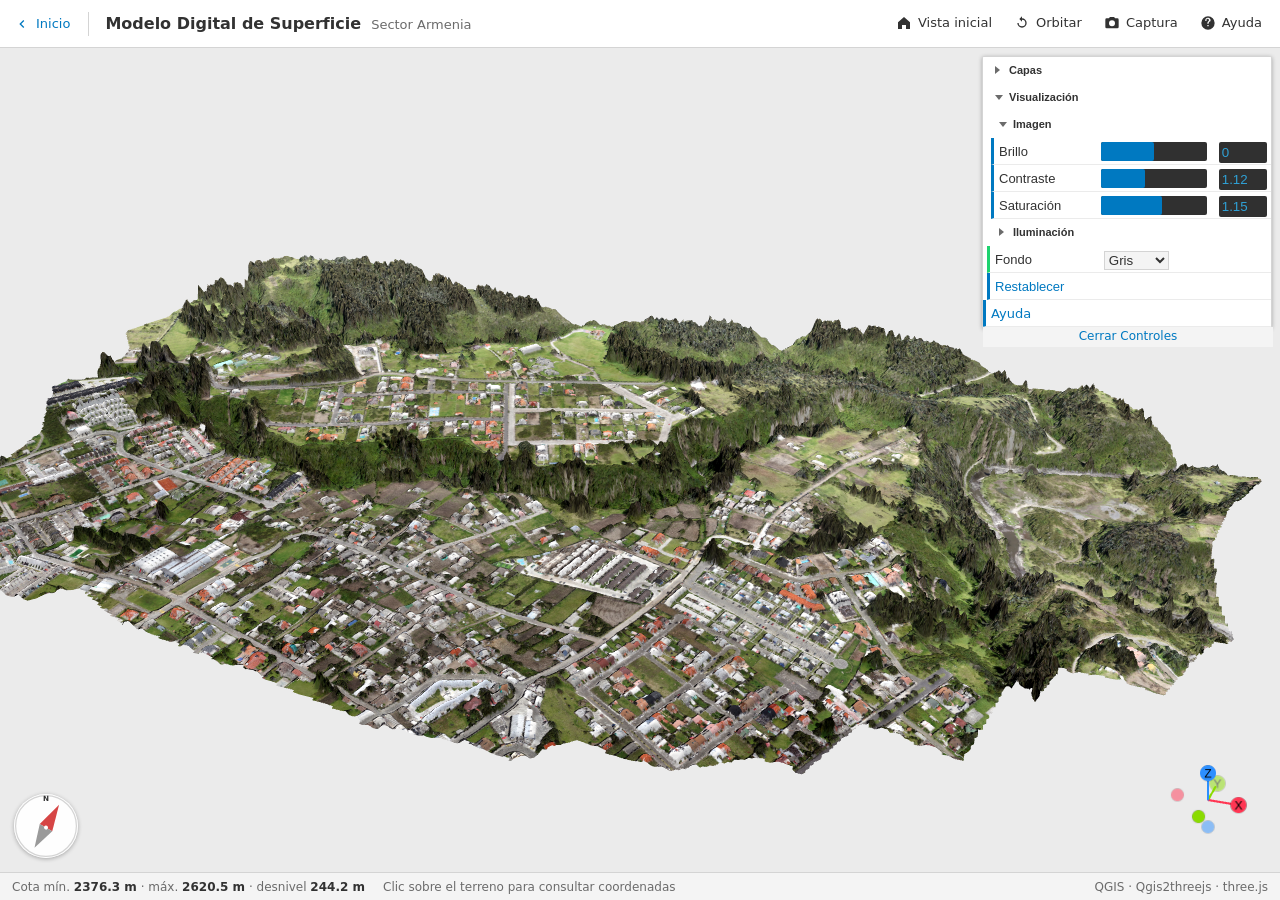
==== commit bd5b0178: "Portada renovada, brújula SVG y panel de controles con tema claro Co-Authored-By: Claude Sonnet 5.5 " ====
--- a/armenia/index.html
+++ b/armenia/index.html
@@ -157,6 +157,7 @@
 
 app.init(container);
 ViewerUI.initAppbar(app, gui);
+ViewerUI.initCompass(app);
 
 app.loadSceneFile("./data/index/scene.js", function (scene) {
   app.start();
--- a/shared/viewer.css
+++ b/shared/viewer.css
@@ -342,13 +342,19 @@
   position: absolute;
   left: 14px;
   bottom: 14px;
-  width: 76px; height: 76px;
+  width: 64px; height: 64px;
   z-index: 1000;
   pointer-events: none;
   border-radius: 50%;
-  background: rgba(255, 255, 255, .8);
-  border: 1px solid var(--border);
-}
+  background: rgba(255, 255, 255, .92);
+  box-shadow: var(--shadow);
+}
+#northarrow svg { display: block; width: 100%; height: 100%; }
+#northarrow .c-ring { fill: none; stroke: var(--border); stroke-width: 1.5; }
+#northarrow .c-n { fill: #d64545; }
+#northarrow .c-s { fill: #9a9a9a; }
+#northarrow .c-pin { fill: #fff; }
+#northarrow .c-label { font: 700 9px var(--font); fill: var(--text); }
 
 #navigation {
   position: absolute;
@@ -358,24 +364,59 @@
   z-index: 1000;
 }
 
-/* ---------- dat.GUI panel ---------- */
+/* ---------- dat.GUI panel (tema claro, igual que la barra superior) ---------- */
 .dg.ac { top: var(--appbar-h) !important; }
 .dg.main {
   margin-top: 8px !important;
   margin-right: 8px !important;
+  background: var(--surface);
+  border: 1px solid var(--border);
   border-radius: var(--radius);
   overflow: hidden;
   box-shadow: var(--shadow);
   font-family: var(--font);
 }
-.dg.main .close-button { border-radius: 0; background-color: var(--text); }
-.dg, .dg .cr .property-name { font-size: 12px; }
-.dg li.title { background-color: #4a4a4a !important; font-weight: 600; }
-.dg .c .slider-fg { background-color: var(--blue) !important; }
+.dg, .dg .cr .property-name { font-size: 13px; }
+.dg { color: var(--text); text-shadow: none !important; }
+.dg.main .close-button {
+  background-color: var(--surface-2) !important;
+  color: var(--blue) !important;
+  border-top: 1px solid var(--border);
+  border-radius: 0;
+  height: 32px; line-height: 32px;
+  font-size: 12px;
+}
+.dg.main .close-button:hover { background-color: var(--blue-tint) !important; }
+.dg li.title::before {
+  content: ""; position: absolute; left: 12px; top: 50%;
+  border: 4px solid transparent; border-top: 5px solid var(--text-muted); margin-top: -2px;
+}
+.dg .closed li.title::before { border: 4px solid transparent; border-left: 5px solid var(--text-muted); margin-top: -4px; }
+.dg li.title {
+  padding-left: 26px !important;
+  background: var(--surface-2) !important;
+  position: relative;
+  color: var(--text);
+  font-weight: 600;
+  border-bottom: 1px solid var(--border);
+}
+.dg li:not(.folder), .dg .cr.function, .dg .cr.boolean, .dg .cr.number, .dg .cr.string { background: var(--surface) !important; border-bottom: 1px solid var(--surface-3); color: var(--text); }
+.dg li.save-row { background: var(--surface-2); }
+.dg li:not(.folder):hover, .dg li.title:hover { background: var(--blue-tint) !important; }
+.dg .cr.boolean, .dg .cr.function, .dg .cr.number, .dg .cr.string { border-left: 3px solid var(--border); }
+.dg .cr.number { border-left-color: var(--blue) !important; }
+.dg .cr.function { cursor: pointer; }
+.dg .cr.function:hover { background: var(--blue-tint) !important; }
+.dg .cr.function .property-name { color: var(--blue); font-weight: 500; }
+.dg .cr.function { border-left-color: var(--blue) !important; }
+.dg .c .slider { background: var(--surface-3); border-radius: 2px; }
+.dg .c .slider-fg { background-color: var(--blue) !important; border-radius: 2px; }
 .dg .c .slider:hover .slider-fg { background-color: var(--blue-hover) !important; }
-.dg .cr.number { border-left-color: var(--blue) !important; }
-.dg .cr.boolean { border-left-color: #8a8a8a !important; }
-.dg .cr.function { border-left-color: #8a8a8a !important; }
+.dg .c input[type=text] { background: var(--surface-2); color: var(--text); border: 1px solid var(--border); border-radius: 2px; }
+.dg .c input[type=text]:hover, .dg .c input[type=text]:focus { background: #fff; outline: 1px solid var(--blue); }
+.dg .c select { background: var(--surface-2); color: var(--text); border: 1px solid var(--border); }
+.dg .c input[type=checkbox] { accent-color: var(--blue); }
+.dg.main ul.closed li:not(.title) { display: none; }
 
 /* ---------- animation ---------- */
 #narrativebox {
@@ -449,5 +490,5 @@
   .stat-credits { display: none; }
   #popup { min-width: 0; left: 8px; right: 8px; max-width: none; }
   #navigation { width: 96px; height: 96px; }
-  #northarrow { width: 60px; height: 60px; }
-}
+  #northarrow { width: 52px; height: 52px; }
+}
